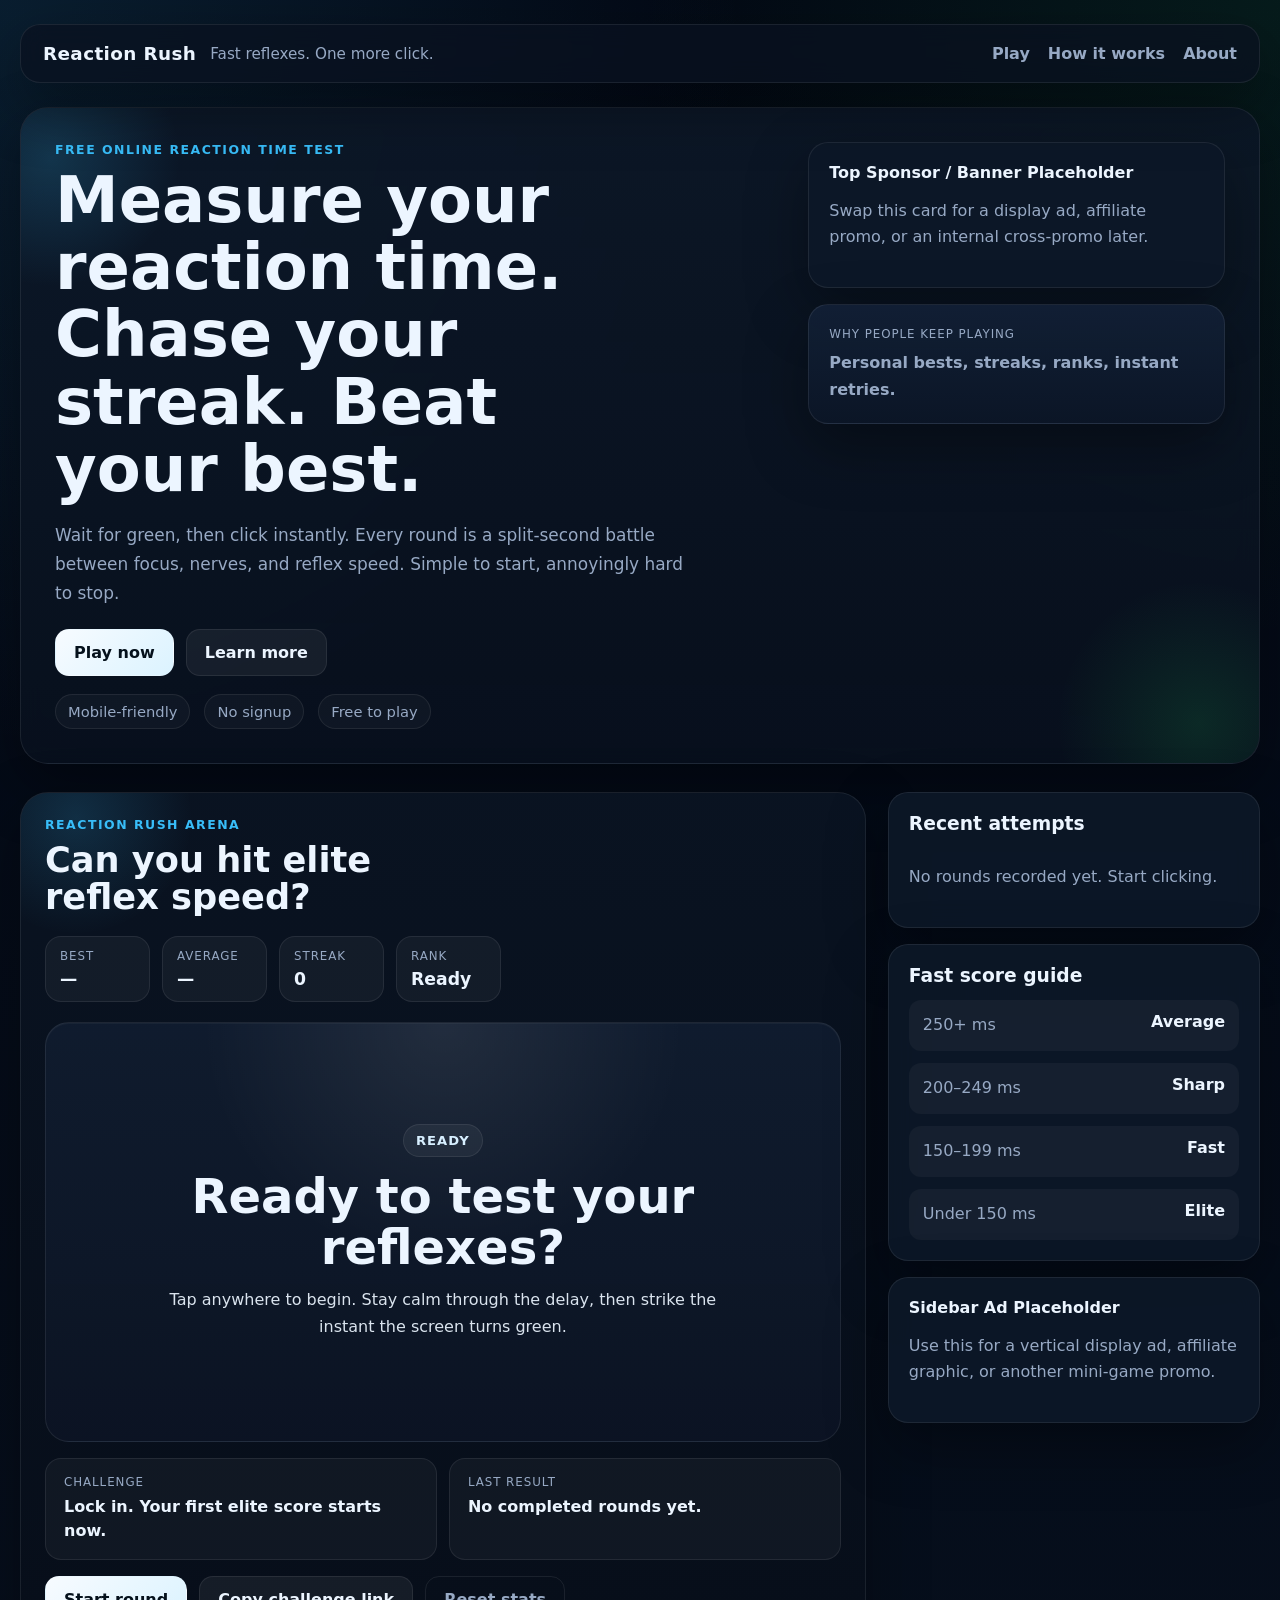
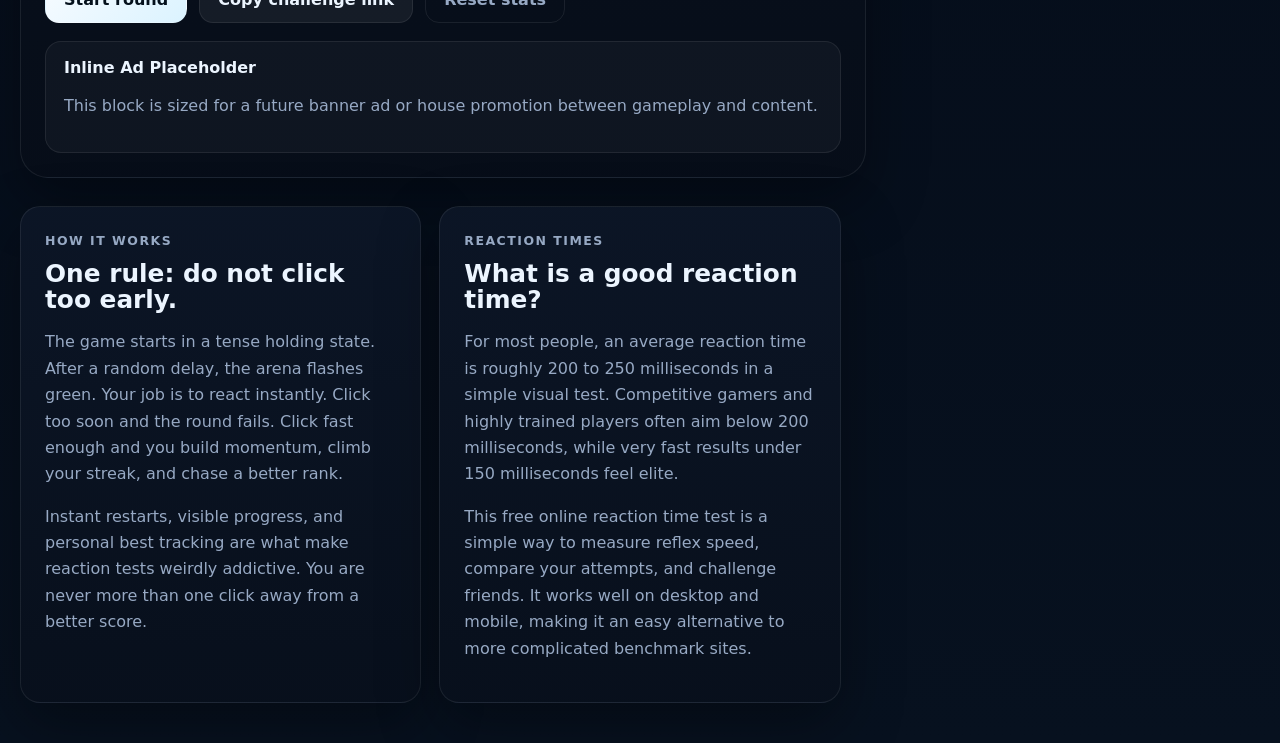
==== index.html @ 1fc585a8 "initial commit - reaction rush site" ====
<!DOCTYPE html>
<html lang="en">
<head>
  <meta charset="UTF-8" />
  <meta name="viewport" content="width=device-width, initial-scale=1.0" />
  <title>Reaction Time Test – Free Online Reflex Speed Game | Reaction Rush</title>
  <meta name="description" content="Play a free online reaction time test. Measure your reflex speed, chase a streak, beat your best score, and share your result. Fast, simple, addictive, and mobile-friendly." />
  <meta name="keywords" content="reaction time test, reflex test, reaction speed test, online reaction game, human benchmark alternative, reflex speed game" />
  <meta name="author" content="Reaction Rush" />
  <meta name="robots" content="index, follow" />
  <meta property="og:title" content="Reaction Time Test – Free Online Reflex Speed Game" />
  <meta property="og:description" content="Test your reflexes online for free. Beat your best time, build a streak, and share your score." />
  <meta property="og:type" content="website" />
  <meta property="og:image" content="assets/og-placeholder.png" />
  <meta property="og:url" content="https://reactionrush.online/" />
  <meta name="twitter:card" content="summary_large_image" />
  <meta name="twitter:title" content="Reaction Time Test – Free Online Reflex Speed Game" />
  <meta name="twitter:description" content="Measure your reflex speed online and challenge your best score." />
  <link rel="canonical" href="https://reactionrush.online/" />
  <link rel="stylesheet" href="styles.css" />
  <script type="application/ld+json">
  {
    "@context": "https://schema.org",
    "@type": "WebApplication",
    "name": "Reaction Rush",
    "applicationCategory": "GameApplication",
    "operatingSystem": "Any",
    "description": "A free online reaction time test game that measures reflex speed in milliseconds.",
    "offers": {
      "@type": "Offer",
      "price": "0",
      "priceCurrency": "USD"
    }
  }
  </script>
</head>
<body>
  <div class="site-shell">
    <header class="site-header">
      <div class="brand-wrap">
        <a href="#" class="brand">Reaction Rush</a>
        <span class="brand-tag">Fast reflexes. One more click.</span>
      </div>
      <nav class="top-nav" aria-label="Primary">
        <a href="#game">Play</a>
        <a href="#how">How it works</a>
        <a href="#about">About</a>
      </nav>
    </header>

    <main>
      <section class="hero">
        <div class="hero-copy">
          <p class="eyebrow">Free online reaction time test</p>
          <h1>Measure your reaction time. Chase your streak. Beat your best.</h1>
          <p class="hero-text">
            Wait for green, then click instantly. Every round is a split-second battle between focus,
            nerves, and reflex speed. Simple to start, annoyingly hard to stop.
          </p>
          <div class="hero-actions">
            <a class="btn btn-primary" href="#game">Play now</a>
            <a class="btn btn-secondary" href="#about">Learn more</a>
          </div>
          <div class="trust-row">
            <span>Mobile-friendly</span>
            <span>No signup</span>
            <span>Free to play</span>
          </div>
        </div>

        <aside class="hero-side">
          <div class="ad-box">
            <strong>Top Sponsor / Banner Placeholder</strong>
            <p>Swap this card for a display ad, affiliate promo, or an internal cross-promo later.</p>
          </div>
          <div class="mini-card">
            <span class="mini-label">Why people keep playing</span>
            <strong>Personal bests, streaks, ranks, instant retries.</strong>
          </div>
        </aside>
      </section>

      <section class="game-section" id="game">
        <div class="game-card">
          <div class="game-head">
            <div>
              <p class="eyebrow">Reaction Rush arena</p>
              <h2>Can you hit elite reflex speed?</h2>
            </div>

            <div class="stats-grid" aria-label="Game stats">
              <div class="stat-card">
                <span class="stat-label">Best</span>
                <span class="stat-value" id="bestStat">—</span>
              </div>
              <div class="stat-card">
                <span class="stat-label">Average</span>
                <span class="stat-value" id="avgStat">—</span>
              </div>
              <div class="stat-card">
                <span class="stat-label">Streak</span>
                <span class="stat-value" id="streakStat">0</span>
              </div>
              <div class="stat-card">
                <span class="stat-label">Rank</span>
                <span class="stat-value" id="rankStat">Ready</span>
              </div>
            </div>
          </div>

          <button class="arena arena-idle" id="arena" type="button" aria-live="polite">
            <div class="arena-content">
              <span class="arena-badge" id="arenaBadge">Ready</span>
              <h3 id="arenaTitle">Ready to test your reflexes?</h3>
              <p id="arenaText">Tap anywhere to begin. Stay calm through the delay, then strike the instant the screen turns green.</p>
            </div>
          </button>

          <div class="feedback-row">
            <div class="feedback-card">
              <span class="feedback-label">Challenge</span>
              <strong id="challengeText">Lock in. Your first elite score starts now.</strong>
            </div>
            <div class="feedback-card">
              <span class="feedback-label">Last result</span>
              <strong id="lastResultText">No completed rounds yet.</strong>
            </div>
          </div>

          <div class="control-row">
            <button class="btn btn-primary" id="startBtn" type="button">Start round</button>
            <button class="btn btn-secondary" id="shareBtn" type="button">Copy challenge link</button>
            <button class="btn btn-tertiary" id="resetBtn" type="button">Reset stats</button>
          </div>

          <div class="inline-ad">
            <strong>Inline Ad Placeholder</strong>
            <p>This block is sized for a future banner ad or house promotion between gameplay and content.</p>
          </div>
        </div>

        <aside class="side-panel">
          <div class="panel-card">
            <h3>Recent attempts</h3>
            <div class="attempt-list" id="historyList"></div>
            <p class="muted" id="historyEmpty">No rounds recorded yet. Start clicking.</p>
          </div>

          <div class="panel-card">
            <h3>Fast score guide</h3>
            <ul class="rank-list">
              <li><span>250+ ms</span><strong>Average</strong></li>
              <li><span>200–249 ms</span><strong>Sharp</strong></li>
              <li><span>150–199 ms</span><strong>Fast</strong></li>
              <li><span>Under 150 ms</span><strong>Elite</strong></li>
            </ul>
          </div>

          <div class="panel-card ad-vertical">
            <strong>Sidebar Ad Placeholder</strong>
            <p>Use this for a vertical display ad, affiliate graphic, or another mini-game promo.</p>
          </div>
        </aside>
      </section>

      <section class="content-grid" id="how">
        <article class="content-card">
          <p class="eyebrow">How it works</p>
          <h2>One rule: do not click too early.</h2>
          <p>
            The game starts in a tense holding state. After a random delay, the arena flashes green.
            Your job is to react instantly. Click too soon and the round fails. Click fast enough and
            you build momentum, climb your streak, and chase a better rank.
          </p>
          <p>
            Instant restarts, visible progress, and personal best tracking are what make reaction tests
            weirdly addictive. You are never more than one click away from a better score.
          </p>
        </article>

        <article class="content-card">
          <p class="eyebrow">Reaction times</p>
          <h2>What is a good reaction time?</h2>
          <p>
            For most people, an average reaction time is roughly 200 to 250 milliseconds in a simple
            visual test. Competitive gamers and highly trained players often aim below 200 milliseconds,
            while very fast results under 150 milliseconds feel elite.
          </p>
          <p>
            This free online reaction time test is a simple way to measure reflex speed, compare your
            attempts, and challenge friends. It works well on desktop and mobile, making it an easy
            alternative to more complicated benchmark sites.
          </p>
        </article>

      </section>
    </main>
  </div>

  <script src="script.js"></script>
</body>
</html>
---- styles.css ----
:root {
  --bg: #07111f;
  --bg-2: #0c1728;
  --panel: rgba(13, 24, 40, 0.88);
  --panel-2: rgba(19, 32, 54, 0.82);
  --text: #ecf5ff;
  --muted: #97a9c4;
  --line: rgba(255, 255, 255, 0.08);
  --glow: rgba(92, 225, 230, 0.22);
  --green: #22c55e;
  --red: #ef4444;
  --amber: #f59e0b;
  --blue: #38bdf8;
  --shadow: 0 22px 60px rgba(0, 0, 0, 0.35);
  --radius-xl: 28px;
  --radius-lg: 20px;
  --radius-md: 16px;
}

* {
  box-sizing: border-box;
}

html {
  scroll-behavior: smooth;
}

body {
  margin: 0;
  color: var(--text);
  font-family: Inter, system-ui, -apple-system, BlinkMacSystemFont, "Segoe UI", sans-serif;
  background:
    radial-gradient(circle at top left, rgba(56, 189, 248, 0.12), transparent 28%),
    radial-gradient(circle at top right, rgba(34, 197, 94, 0.10), transparent 24%),
    linear-gradient(180deg, #030814 0%, var(--bg) 100%);
  min-height: 100vh;
}

a {
  color: inherit;
  text-decoration: none;
}

button {
  font: inherit;
}

.site-shell {
  width: min(1240px, calc(100% - 32px));
  margin: 0 auto;
  padding: 24px 0 40px;
}

.site-header,
.hero,
.game-card,
.panel-card,
.content-card,
.site-footer {
  backdrop-filter: blur(12px);
  -webkit-backdrop-filter: blur(12px);
}

.site-header {
  display: flex;
  justify-content: space-between;
  align-items: center;
  gap: 20px;
  padding: 18px 22px;
  border: 1px solid var(--line);
  border-radius: var(--radius-lg);
  background: rgba(10, 18, 32, 0.76);
  box-shadow: var(--shadow);
  position: sticky;
  top: 14px;
  z-index: 20;
}

.brand-wrap {
  display: flex;
  align-items: center;
  gap: 14px;
  flex-wrap: wrap;
}

.brand {
  font-weight: 800;
  font-size: 1.15rem;
  letter-spacing: 0.02em;
}

.brand-tag {
  color: var(--muted);
  font-size: 0.95rem;
}

.top-nav {
  display: flex;
  gap: 18px;
  flex-wrap: wrap;
}

.top-nav a {
  color: var(--muted);
  font-weight: 600;
}

.top-nav a:hover {
  color: var(--text);
}

.hero {
  display: grid;
  grid-template-columns: 1.4fr 0.8fr;
  gap: 24px;
  margin-top: 24px;
  padding: 34px;
  border-radius: var(--radius-xl);
  border: 1px solid var(--line);
  background: linear-gradient(180deg, rgba(13, 24, 40, 0.9), rgba(9, 17, 30, 0.82));
  box-shadow: var(--shadow);
  overflow: hidden;
  position: relative;
}

.hero::before {
  content: "";
  position: absolute;
  left: -100px;
  top: -80px;
  width: 260px;
  height: 260px;
  border-radius: 999px;
  background: radial-gradient(circle, rgba(56, 189, 248, 0.18), transparent 70%);
  pointer-events: none;
}

.hero::after {
  content: "";
  position: absolute;
  right: -80px;
  bottom: -100px;
  width: 280px;
  height: 280px;
  border-radius: 999px;
  background: radial-gradient(circle, rgba(34, 197, 94, 0.14), transparent 72%);
  pointer-events: none;
}

.hero-copy,
.hero-side {
  position: relative;
  z-index: 1;
}

.eyebrow {
  margin: 0 0 10px;
  text-transform: uppercase;
  letter-spacing: 0.12em;
  font-size: 0.78rem;
  color: var(--blue);
  font-weight: 800;
}

.hero h1,
.content-card h2,
.game-head h2 {
  margin: 0;
  line-height: 1.05;
}

.hero h1 {
  font-size: clamp(2.2rem, 5vw, 4.4rem);
  max-width: 13ch;
}

.hero-text {
  color: var(--muted);
  font-size: 1.06rem;
  line-height: 1.7;
  max-width: 60ch;
  margin: 18px 0 22px;
}

.hero-actions,
.control-row {
  display: flex;
  gap: 12px;
  flex-wrap: wrap;
}

.btn {
  border: 1px solid transparent;
  border-radius: 14px;
  padding: 13px 18px;
  font-weight: 800;
  cursor: pointer;
  transition: transform 140ms ease, background 140ms ease, border-color 140ms ease, opacity 140ms ease;
}

.btn:hover {
  transform: translateY(-1px);
}

.btn-primary {
  background: linear-gradient(135deg, #f7fbff, #dbf3ff);
  color: #05111c;
}

.btn-secondary {
  background: rgba(255, 255, 255, 0.06);
  color: var(--text);
  border-color: var(--line);
}

.btn-tertiary {
  background: transparent;
  color: var(--muted);
  border-color: var(--line);
}

.trust-row {
  display: flex;
  gap: 14px;
  flex-wrap: wrap;
  margin-top: 18px;
  color: var(--muted);
  font-size: 0.92rem;
}

.trust-row span {
  padding: 8px 12px;
  border-radius: 999px;
  border: 1px solid var(--line);
  background: rgba(255, 255, 255, 0.03);
}

.hero-side {
  display: grid;
  gap: 16px;
  align-content: start;
}

.ad-box,
.mini-card,
.panel-card,
.content-card,
.game-card {
  border: 1px solid var(--line);
  background: var(--panel);
  box-shadow: var(--shadow);
}

.ad-box,
.mini-card {
  border-radius: var(--radius-lg);
  padding: 20px;
}

.ad-box strong,
.inline-ad strong,
.panel-card strong {
  display: block;
  margin-bottom: 8px;
}

.ad-box p,
.mini-card,
.panel-card p,
.content-card p,
.inline-ad p,
.rank-list li span,
.muted {
  color: var(--muted);
  line-height: 1.65;
}

.mini-card {
  background: linear-gradient(180deg, rgba(18, 32, 54, 0.95), rgba(12, 22, 39, 0.92));
  font-size: 1rem;
}

.mini-label,
.feedback-label,
.stat-label {
  display: block;
  color: var(--muted);
  text-transform: uppercase;
  letter-spacing: 0.08em;
  font-size: 0.74rem;
  margin-bottom: 6px;
}

.game-section {
  margin-top: 28px;
  display: grid;
  grid-template-columns: 1.25fr 0.55fr;
  gap: 22px;
  align-items: start;
}

.game-card {
  padding: 24px;
  border-radius: var(--radius-xl);
  background: linear-gradient(180deg, rgba(10, 20, 34, 0.94), rgba(7, 14, 25, 0.94));
  position: relative;
  overflow: hidden;
}

.game-card::before {
  content: "";
  position: absolute;
  top: -90px;
  left: -60px;
  width: 230px;
  height: 230px;
  border-radius: 999px;
  background: radial-gradient(circle, rgba(56, 189, 248, 0.16), transparent 72%);
  pointer-events: none;
}

.game-head {
  display: flex;
  justify-content: space-between;
  gap: 20px;
  align-items: start;
  flex-wrap: wrap;
  position: relative;
  z-index: 1;
}

.game-head h2 {
  font-size: clamp(1.5rem, 3vw, 2.2rem);
  max-width: 18ch;
}

.stats-grid {
  display: grid;
  grid-template-columns: repeat(4, minmax(100px, 1fr));
  gap: 12px;
}

.stat-card {
  min-width: 105px;
  padding: 12px 14px;
  border-radius: var(--radius-md);
  background: rgba(255, 255, 255, 0.045);
  border: 1px solid var(--line);
}

.stat-value {
  font-weight: 900;
  font-size: 1.08rem;
}

.arena {
  margin-top: 20px;
  width: 100%;
  border: 1px solid var(--line);
  border-radius: 24px;
  min-height: 420px;
  background: linear-gradient(180deg, rgba(17, 29, 48, 0.9), rgba(12, 20, 36, 0.95));
  color: var(--text);
  padding: 30px;
  cursor: pointer;
  position: relative;
  overflow: hidden;
  box-shadow: inset 0 1px 0 rgba(255,255,255,0.04);
  transition: transform 120ms ease, box-shadow 120ms ease, background 120ms ease;
  text-align: center;
}

.arena:hover {
  transform: translateY(-1px);
}

.arena-content {
  position: relative;
  z-index: 1;
  max-width: 680px;
  margin: 0 auto;
}

.arena::before {
  content: "";
  position: absolute;
  inset: 0;
  background: radial-gradient(circle at top, rgba(255,255,255,0.08), transparent 42%);
  pointer-events: none;
}

.arena-badge {
  display: inline-block;
  margin-bottom: 14px;
  padding: 8px 12px;
  border-radius: 999px;
  border: 1px solid var(--line);
  background: rgba(255, 255, 255, 0.05);
  color: #d7efff;
  font-weight: 800;
  font-size: 0.82rem;
  letter-spacing: 0.08em;
  text-transform: uppercase;
}

.arena h3 {
  margin: 0;
  font-size: clamp(1.8rem, 4vw, 3rem);
  line-height: 1.05;
}

.arena p {
  margin: 14px auto 0;
  color: rgba(236, 245, 255, 0.92);
  font-size: 1rem;
  line-height: 1.7;
  max-width: 58ch;
}

.arena-waiting {
  background:
    radial-gradient(circle at top, rgba(239, 68, 68, 0.15), transparent 30%),
    linear-gradient(180deg, #6f1420, #56121a);
}

.arena-ready {
  background:
    radial-gradient(circle at top, rgba(74, 222, 128, 0.22), transparent 33%),
    linear-gradient(180deg, #127b3d, #156337);
  animation: readyPulse 0.85s ease-in-out infinite alternate;
}

.arena-too-soon {
  background:
    radial-gradient(circle at top, rgba(245, 158, 11, 0.18), transparent 33%),
    linear-gradient(180deg, #964010, #7b3510);
}

.arena-result {
  background:
    radial-gradient(circle at top, rgba(56, 189, 248, 0.15), transparent 34%),
    linear-gradient(180deg, #102235, #0c1728);
}

@keyframes readyPulse {
  from { transform: scale(1); }
  to { transform: scale(1.004); }
}

.feedback-row {
  margin-top: 16px;
  display: grid;
  grid-template-columns: repeat(2, minmax(180px, 1fr));
  gap: 12px;
}

.feedback-card,
.inline-ad {
  padding: 16px 18px;
  border-radius: var(--radius-md);
  background: rgba(255, 255, 255, 0.04);
  border: 1px solid var(--line);
}

.feedback-card strong {
  font-size: 1rem;
  line-height: 1.5;
}

.control-row {
  margin-top: 16px;
}

.inline-ad {
  margin-top: 18px;
  background: rgba(255, 255, 255, 0.035);
}

.side-panel {
  display: grid;
  gap: 16px;
  position: sticky;
  top: 92px;
}

.panel-card {
  border-radius: var(--radius-lg);
  padding: 20px;
}

.panel-card h3 {
  margin-top: 0;
  margin-bottom: 14px;
}

.attempt-list {
  display: grid;
  gap: 10px;
}

.attempt-item {
  display: flex;
  justify-content: space-between;
  gap: 12px;
  padding: 11px 12px;
  border-radius: 12px;
  background: rgba(255, 255, 255, 0.04);
  border: 1px solid rgba(255,255,255,0.04);
}

.rank-list {
  list-style: none;
  padding: 0;
  margin: 0;
  display: grid;
  gap: 12px;
}

.rank-list li {
  display: flex;
  justify-content: space-between;
  gap: 12px;
  padding: 12px 14px;
  border-radius: 12px;
  background: rgba(255, 255, 255, 0.04);
}

.content-grid {
  margin-top: 28px;
  display: grid;
  grid-template-columns: repeat(3, 1fr);
  gap: 18px;
}

.content-card {
  border-radius: var(--radius-lg);
  padding: 24px;
  background: linear-gradient(180deg, rgba(12, 22, 38, 0.96), rgba(8, 16, 28, 0.96));
}

.content-card h2 {
  margin-bottom: 12px;
  font-size: 1.55rem;
}

.site-footer {
  margin-top: 28px;
  padding: 20px 22px;
  border-radius: var(--radius-lg);
  border: 1px solid var(--line);
  background: rgba(9, 17, 30, 0.84);
  color: var(--muted);
}

@media (max-width: 1080px) {
  .hero,
  .game-section,
  .content-grid {
    grid-template-columns: 1fr;
  }

  .side-panel {
    position: static;
  }
}

@media (max-width: 760px) {
  .site-shell {
    width: min(100% - 18px, 1240px);
    padding-top: 12px;
  }

  .site-header,
  .hero,
  .game-card,
  .content-card,
  .panel-card {
    border-radius: 18px;
  }

  .hero,
  .game-card,
  .content-card {
    padding: 20px;
  }

  .arena {
    min-height: 340px;
    padding: 24px 18px;
  }

  .stats-grid,
  .feedback-row {
    grid-template-columns: repeat(2, minmax(120px, 1fr));
  }

  .top-nav {
    gap: 12px;
  }
}
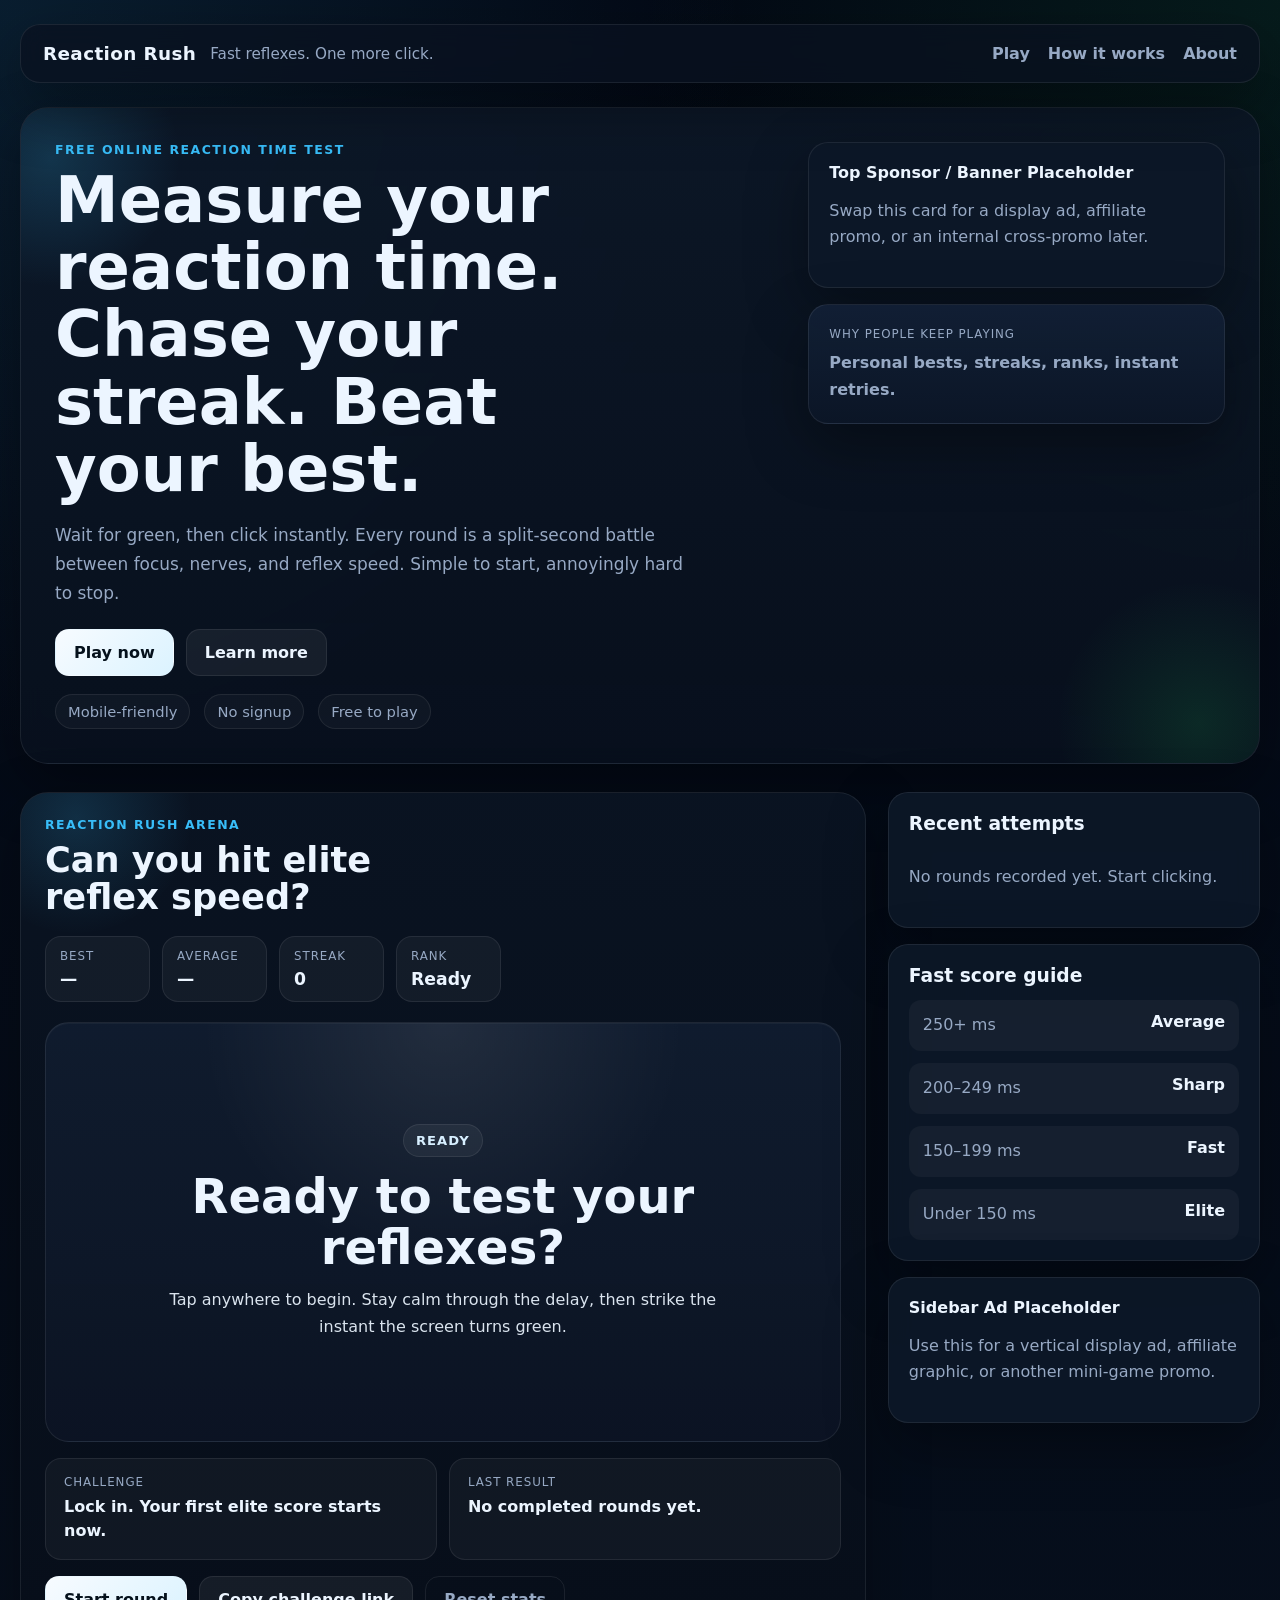
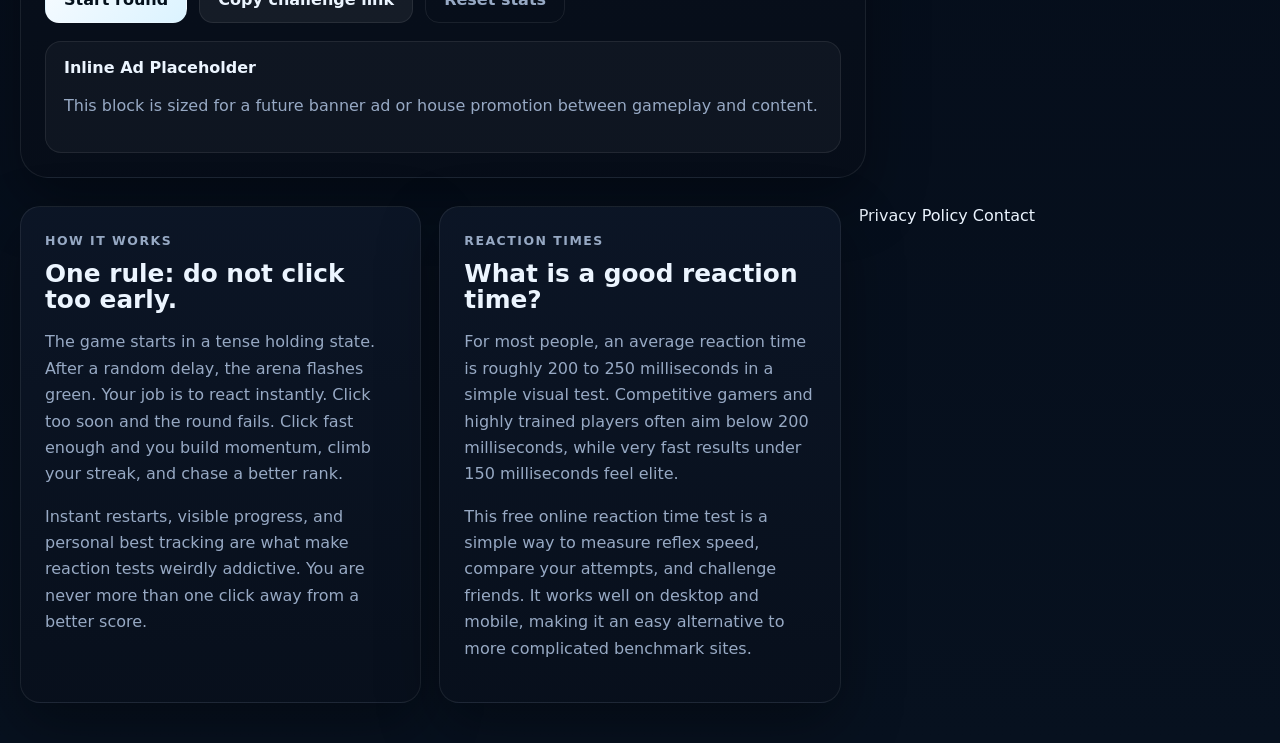
==== commit a7533c09: "trial commit" ====
--- a/index.html
+++ b/index.html
@@ -193,6 +193,12 @@
           </p>
         </article>
 
+        <footer>
+          <a href="/privacy.html">Privacy Policy</a>
+          <a href="/contact.html">Contact</a>
+        </footer>
+
+
       </section>
     </main>
   </div>
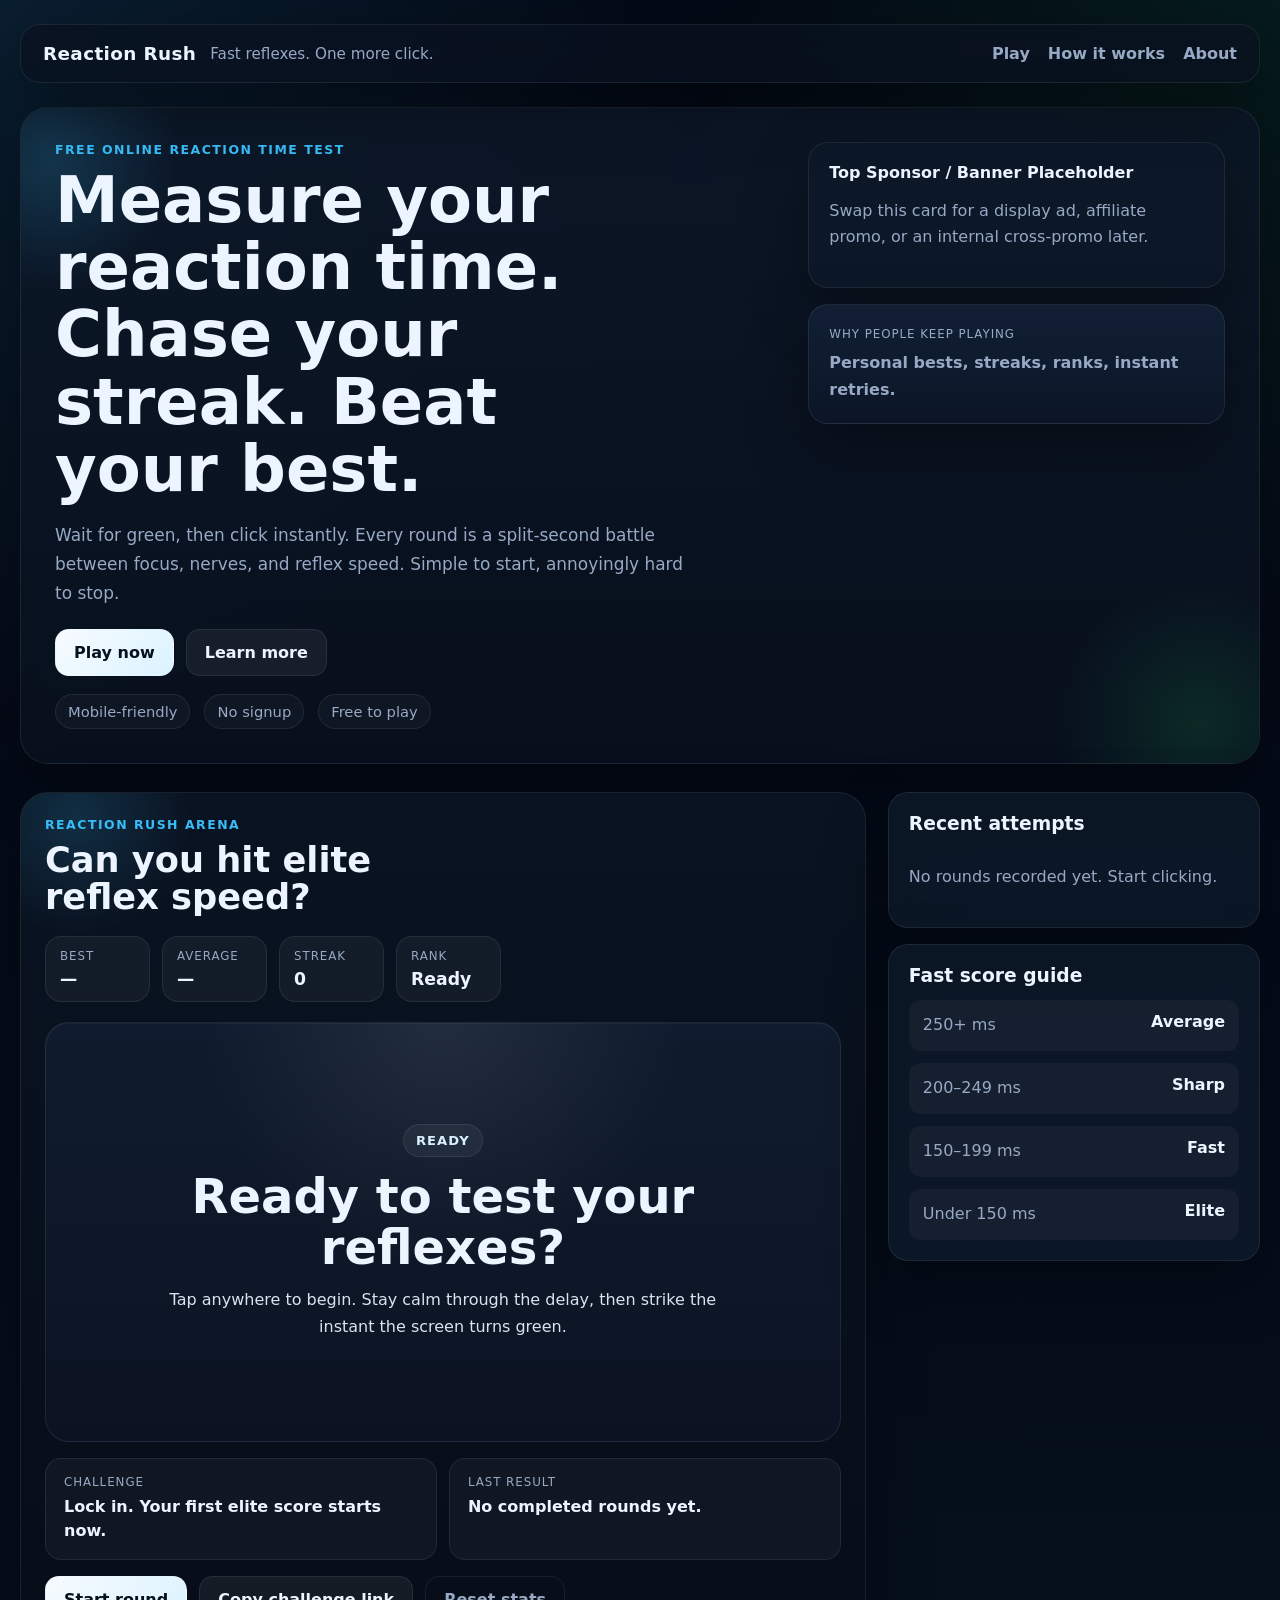
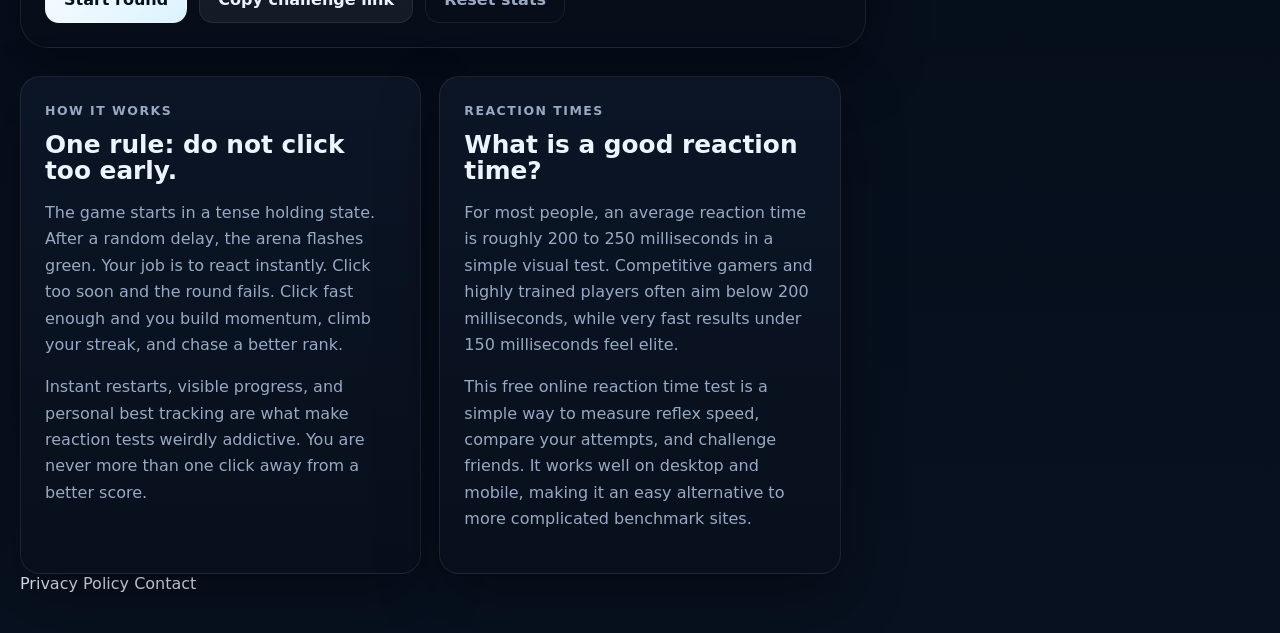
==== commit 662a7025: "fix ads + structure + seo" ====
--- a/index.html
+++ b/index.html
@@ -16,8 +16,17 @@
   <meta name="twitter:card" content="summary_large_image" />
   <meta name="twitter:title" content="Reaction Time Test – Free Online Reflex Speed Game" />
   <meta name="twitter:description" content="Measure your reflex speed online and challenge your best score." />
+  <link rel="icon" type="image/svg+xml" href="/favicon.svg">
+  <link rel="icon" href="/favicon.svg">
+  <link rel="shortcut icon" href="/favicon.svg">
   <link rel="canonical" href="https://reactionrush.online/" />
   <link rel="stylesheet" href="styles.css" />
+  
+  <!-- Google AdSense -->
+  <script async src="https://pagead2.googlesyndication.com/pagead/js/adsbygoogle.js?client=ca-pub-6224701330558920"
+     crossorigin="anonymous"></script>
+
+  <!-- Structured Data -->
   <script type="application/ld+json">
   {
     "@context": "https://schema.org",
@@ -133,10 +142,16 @@
             <button class="btn btn-tertiary" id="resetBtn" type="button">Reset stats</button>
           </div>
 
-          <div class="inline-ad">
-            <strong>Inline Ad Placeholder</strong>
-            <p>This block is sized for a future banner ad or house promotion between gameplay and content.</p>
-          </div>
+          <ins class="adsbygoogle"
+            style="display:block"
+            data-ad-client="ca-pub-XXXX"
+            data-ad-slot="XXXX"
+            data-ad-format="auto"
+            data-full-width-responsive="true"></ins>
+
+        <script>
+          (adsbygoogle = window.adsbygoogle || []).push({});
+        </script>
         </div>
 
         <aside class="side-panel">
@@ -156,10 +171,18 @@
             </ul>
           </div>
 
-          <div class="panel-card ad-vertical">
-            <strong>Sidebar Ad Placeholder</strong>
-            <p>Use this for a vertical display ad, affiliate graphic, or another mini-game promo.</p>
-          </div>
+          <ins class="adsbygoogle"
+            style="display:block"
+            data-ad-client="ca-pub-XXXX"
+            data-ad-slot="XXXX"
+            data-ad-format="auto"
+            data-full-width-responsive="true"></ins>
+
+        <script>
+          (adsbygoogle = window.adsbygoogle || []).push({});
+        </script>
+
+
         </aside>
       </section>
 
@@ -192,14 +215,12 @@
             alternative to more complicated benchmark sites.
           </p>
         </article>
-
-        <footer>
+      </section>
+
+      <footer>
           <a href="/privacy.html">Privacy Policy</a>
           <a href="/contact.html">Contact</a>
-        </footer>
-
-
-      </section>
+      </footer>
     </main>
   </div>
 
